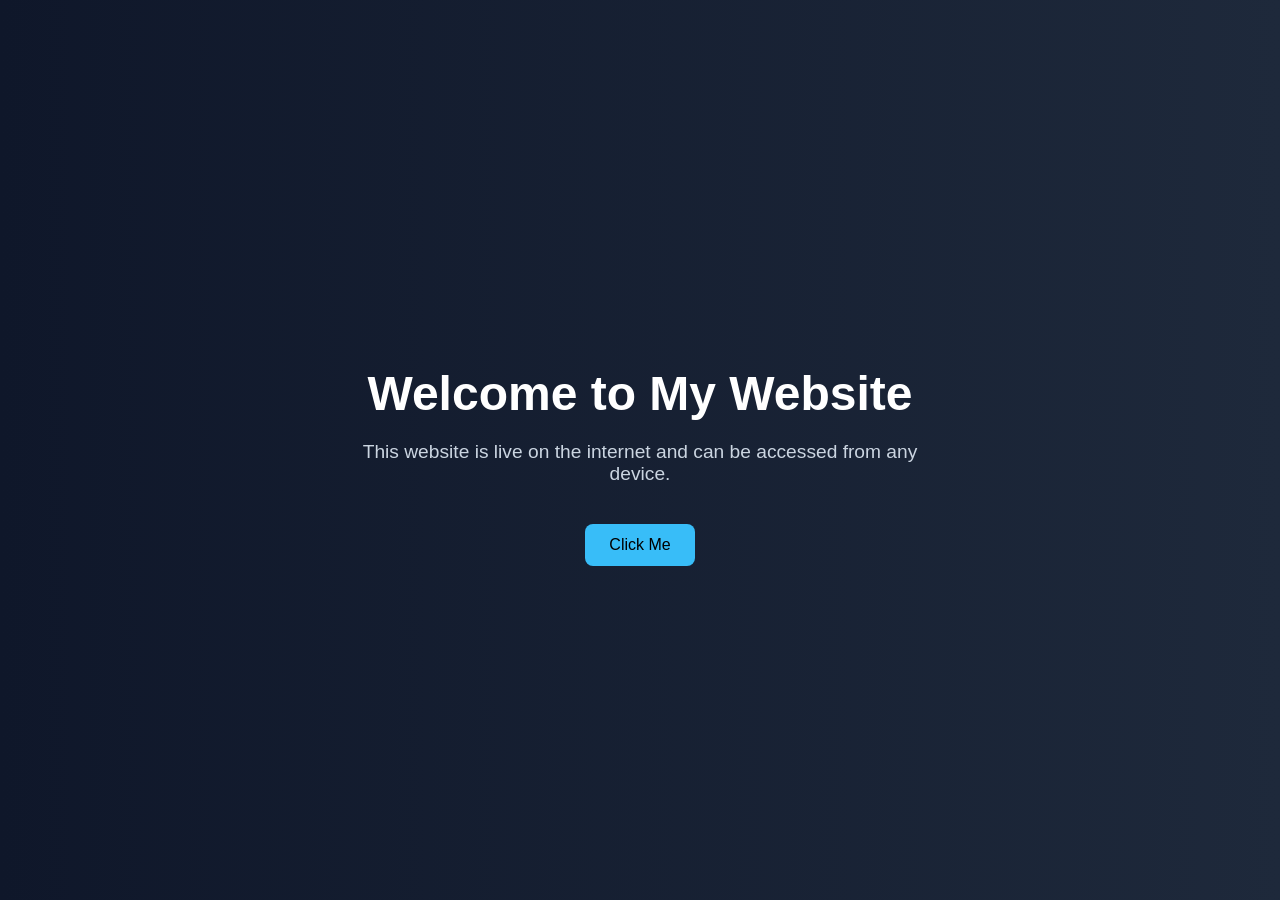
==== index.html @ f93a55b3 "Add files via upload" ====
<!DOCTYPE html>
<html lang="en">
<head>
  <meta charset="UTF-8" />
  <meta name="viewport" content="width=device-width, initial-scale=1.0" />
  <title>My Simple Website</title>
  <style>
    body {
      margin: 0;
      font-family: Arial, sans-serif;
      background: linear-gradient(to right, #0f172a, #1e293b);
      color: white;
      display: flex;
      justify-content: center;
      align-items: center;
      height: 100vh;
      text-align: center;
    }

    .container {
      max-width: 600px;
      padding: 20px;
    }

    h1 {
      font-size: 3rem;
      margin-bottom: 10px;
    }

    p {
      font-size: 1.2rem;
      color: #cbd5e1;
    }

    button {
      margin-top: 20px;
      padding: 12px 24px;
      border: none;
      border-radius: 8px;
      background: #38bdf8;
      color: black;
      font-size: 1rem;
      cursor: pointer;
      transition: 0.3s;
    }

    button:hover {
      background: #0ea5e9;
      transform: scale(1.05);
    }
  </style>
</head>
<body>
  <div class="container">
    <h1>Welcome to My Website</h1>
    <p>This website is live on the internet and can be accessed from any device.</p>
    <button onclick="showMessage()">Click Me</button>
  </div>

  <script>
</html>
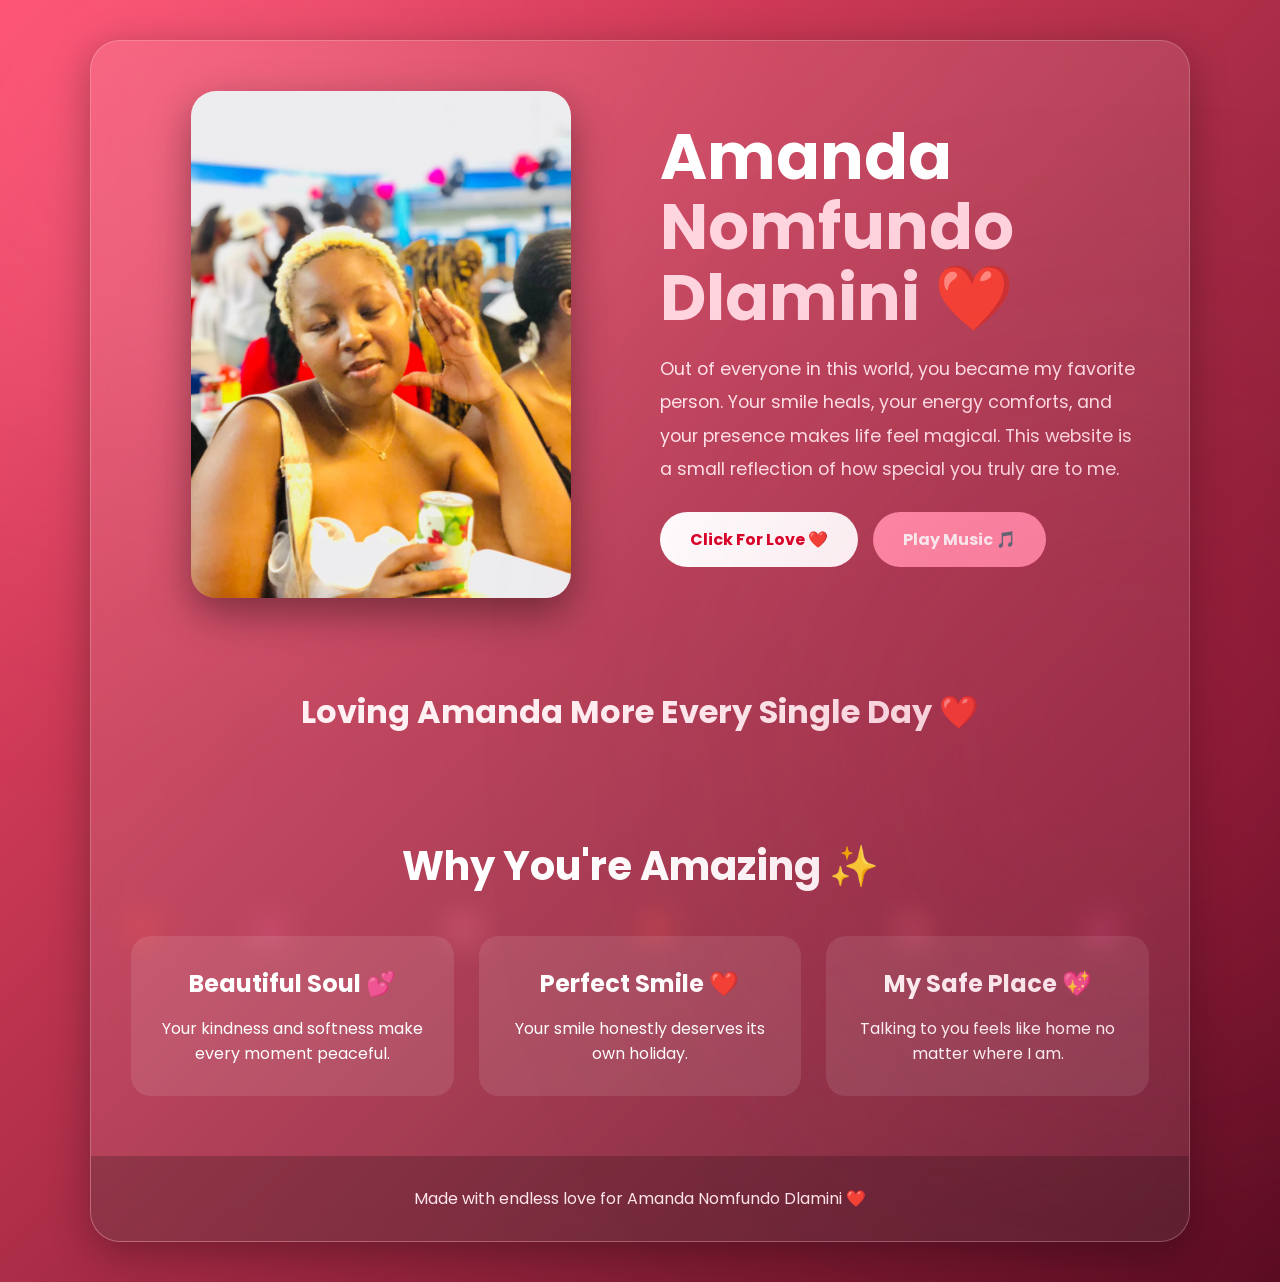
==== commit c21e8f92: "Add files via upload" ====
--- a/index.html
+++ b/index.html
@@ -2,60 +2,377 @@
 <html lang="en">
 <head>
   <meta charset="UTF-8" />
-  <meta name="viewport" content="width=device-width, initial-scale=1.0" />
-  <title>My Simple Website</title>
+  <meta name="viewport" content="width=device-width, initial-scale=1.0"/>
+  <title>Amanda Nomfundo Dlamini ❤️</title>
+
+  <link href="https://fonts.googleapis.com/css2?family=Poppins:wght@300;400;600;700&display=swap" rel="stylesheet">
+
   <style>
-    body {
-      margin: 0;
-      font-family: Arial, sans-serif;
-      background: linear-gradient(to right, #0f172a, #1e293b);
-      color: white;
-      display: flex;
-      justify-content: center;
-      align-items: center;
-      height: 100vh;
-      text-align: center;
-    }
-
-    .container {
-      max-width: 600px;
-      padding: 20px;
-    }
-
-    h1 {
-      font-size: 3rem;
-      margin-bottom: 10px;
-    }
-
-    p {
-      font-size: 1.2rem;
-      color: #cbd5e1;
-    }
-
-    button {
-      margin-top: 20px;
-      padding: 12px 24px;
-      border: none;
-      border-radius: 8px;
-      background: #38bdf8;
-      color: black;
-      font-size: 1rem;
-      cursor: pointer;
-      transition: 0.3s;
-    }
-
-    button:hover {
-      background: #0ea5e9;
-      transform: scale(1.05);
-    }
+
+    *{
+      margin:0;
+      padding:0;
+      box-sizing:border-box;
+      font-family:'Poppins',sans-serif;
+    }
+
+    body{
+      background: linear-gradient(135deg,#ff4d6d,#590d22);
+      overflow-x:hidden;
+      color:white;
+    }
+
+    body::before{
+      content:'';
+      position:fixed;
+      width:500px;
+      height:500px;
+      background:#ff8fab;
+      border-radius:50%;
+      filter:blur(180px);
+      top:-100px;
+      left:-100px;
+      opacity:0.4;
+    }
+
+    body::after{
+      content:'';
+      position:fixed;
+      width:500px;
+      height:500px;
+      background:#c9184a;
+      border-radius:50%;
+      filter:blur(180px);
+      bottom:-100px;
+      right:-100px;
+      opacity:0.4;
+    }
+
+    .container{
+      width:100%;
+      min-height:100vh;
+      display:flex;
+      justify-content:center;
+      align-items:center;
+      padding:40px 20px;
+    }
+
+    .card{
+      width:100%;
+      max-width:1100px;
+      background:rgba(255,255,255,0.1);
+      border:1px solid rgba(255,255,255,0.2);
+      backdrop-filter:blur(15px);
+      border-radius:30px;
+      overflow:hidden;
+      box-shadow:0 10px 40px rgba(0,0,0,0.3);
+      animation:fadeIn 1.5s ease;
+    }
+
+    .hero{
+      display:flex;
+      flex-wrap:wrap;
+      align-items:center;
+      justify-content:center;
+      padding:50px;
+      gap:40px;
+    }
+
+    .image-box{
+      flex:1;
+      min-width:300px;
+      display:flex;
+      justify-content:center;
+    }
+
+    .image-box img{
+      width:100%;
+      max-width:380px;
+      border-radius:25px;
+      object-fit:cover;
+      box-shadow:0 15px 40px rgba(0,0,0,0.4);
+      transition:0.4s;
+    }
+
+    .image-box img:hover{
+      transform:scale(1.03);
+    }
+
+    .content{
+      flex:1;
+      min-width:300px;
+    }
+
+    .content h1{
+      font-size:4rem;
+      line-height:1.1;
+      margin-bottom:20px;
+    }
+
+    .content span{
+      color:#ffd6e0;
+    }
+
+    .content p{
+      font-size:1.1rem;
+      line-height:1.9;
+      color:#ffe5ec;
+      margin-bottom:25px;
+    }
+
+    .btns{
+      display:flex;
+      gap:15px;
+      flex-wrap:wrap;
+    }
+
+    button{
+      padding:15px 30px;
+      border:none;
+      border-radius:50px;
+      font-size:1rem;
+      font-weight:bold;
+      cursor:pointer;
+      transition:0.3s;
+    }
+
+    .love-btn{
+      background:white;
+      color:#d90429;
+    }
+
+    .love-btn:hover{
+      transform:translateY(-4px);
+      background:#ffe5ec;
+    }
+
+    .music-btn{
+      background:#ff8fab;
+      color:white;
+    }
+
+    .music-btn:hover{
+      transform:translateY(-4px);
+    }
+
+    .section{
+      padding:60px 40px;
+    }
+
+    .section-title{
+      text-align:center;
+      margin-bottom:40px;
+      font-size:2.5rem;
+    }
+
+    .grid{
+      display:grid;
+      grid-template-columns:repeat(auto-fit,minmax(250px,1fr));
+      gap:25px;
+    }
+
+    .glass{
+      background:rgba(255,255,255,0.1);
+      padding:30px;
+      border-radius:20px;
+      transition:0.4s;
+      text-align:center;
+    }
+
+    .glass:hover{
+      transform:translateY(-8px);
+      background:rgba(255,255,255,0.18);
+    }
+
+    .glass h2{
+      margin-bottom:15px;
+      color:#fff;
+    }
+
+    .counter{
+      text-align:center;
+      padding:40px;
+      font-size:2rem;
+      font-weight:bold;
+      color:#fff0f3;
+    }
+
+    footer{
+      text-align:center;
+      padding:30px;
+      background:rgba(0,0,0,0.2);
+      color:#ffe5ec;
+    }
+
+    .hearts span{
+      position:fixed;
+      bottom:-50px;
+      animation:float 10s linear infinite;
+      font-size:25px;
+      opacity:0.7;
+    }
+
+    @keyframes float{
+      0%{
+        transform:translateY(0) rotate(0deg);
+        opacity:1;
+      }
+
+      100%{
+        transform:translateY(-120vh) rotate(360deg);
+        opacity:0;
+      }
+    }
+
+    @keyframes fadeIn{
+      from{
+        opacity:0;
+        transform:translateY(40px);
+      }
+
+      to{
+        opacity:1;
+        transform:translateY(0);
+      }
+    }
+
+    @media(max-width:768px){
+
+      .hero{
+        padding:30px 20px;
+      }
+
+      .content h1{
+        font-size:2.5rem;
+        text-align:center;
+      }
+
+      .content p{
+        text-align:center;
+      }
+
+      .btns{
+        justify-content:center;
+      }
+
+      .section{
+        padding:50px 20px;
+      }
+
+    }
+
   </style>
 </head>
+
 <body>
-  <div class="container">
-    <h1>Welcome to My Website</h1>
-    <p>This website is live on the internet and can be accessed from any device.</p>
-    <button onclick="showMessage()">Click Me</button>
+
+<div class="hearts">
+  <span style="left:10%; animation-delay:0s;">❤️</span>
+  <span style="left:20%; animation-delay:2s;">💕</span>
+  <span style="left:35%; animation-delay:4s;">💖</span>
+  <span style="left:50%; animation-delay:1s;">❤️</span>
+  <span style="left:70%; animation-delay:5s;">💘</span>
+  <span style="left:85%; animation-delay:3s;">💕</span>
+</div>
+
+<div class="container">
+
+  <div class="card">
+
+    <div class="hero">
+
+      <div class="image-box">
+        <img src="amanda.jpeg" alt="Amanda">
+      </div>
+
+      <div class="content">
+
+        <h1>
+          Amanda <br>
+          <span>Nomfundo Dlamini ❤️</span>
+        </h1>
+
+        <p>
+          Out of everyone in this world, you became my favorite person.
+          Your smile heals, your energy comforts, and your presence
+          makes life feel magical. This website is a small reflection
+          of how special you truly are to me.
+        </p>
+
+        <div class="btns">
+          <button class="love-btn" onclick="showLove()">
+            Click For Love ❤️
+          </button>
+
+          <button class="music-btn" onclick="playMusic()">
+            Play Music 🎵
+          </button>
+        </div>
+
+      </div>
+
+    </div>
+
+    <div class="counter">
+      Loving Amanda More Every Single Day ❤️
+    </div>
+
+    <section class="section">
+
+      <h1 class="section-title">
+        Why You're Amazing ✨
+      </h1>
+
+      <div class="grid">
+
+        <div class="glass">
+          <h2>Beautiful Soul 💕</h2>
+          <p>
+            Your kindness and softness make every moment peaceful.
+          </p>
+        </div>
+
+        <div class="glass">
+          <h2>Perfect Smile ❤️</h2>
+          <p>
+            Your smile honestly deserves its own holiday.
+          </p>
+        </div>
+
+        <div class="glass">
+          <h2>My Safe Place 💖</h2>
+          <p>
+            Talking to you feels like home no matter where I am.
+          </p>
+        </div>
+
+      </div>
+
+    </section>
+
+    <footer>
+      Made with endless love for Amanda Nomfundo Dlamini ❤️
+    </footer>
+
   </div>
 
-  <script>
+</div>
+
+<audio id="song">
+  <source src="https://www.soundhelix.com/examples/mp3/SoundHelix-Song-1.mp3" type="audio/mpeg">
+</audio>
+
+<script>
+
+function showLove(){
+  alert("Amanda ❤️ You are genuinely the best thing that has ever happened to me.");
+}
+
+function playMusic(){
+  document.getElementById('song').play();
+}
+
+</script>
+
+</body>
 </html>
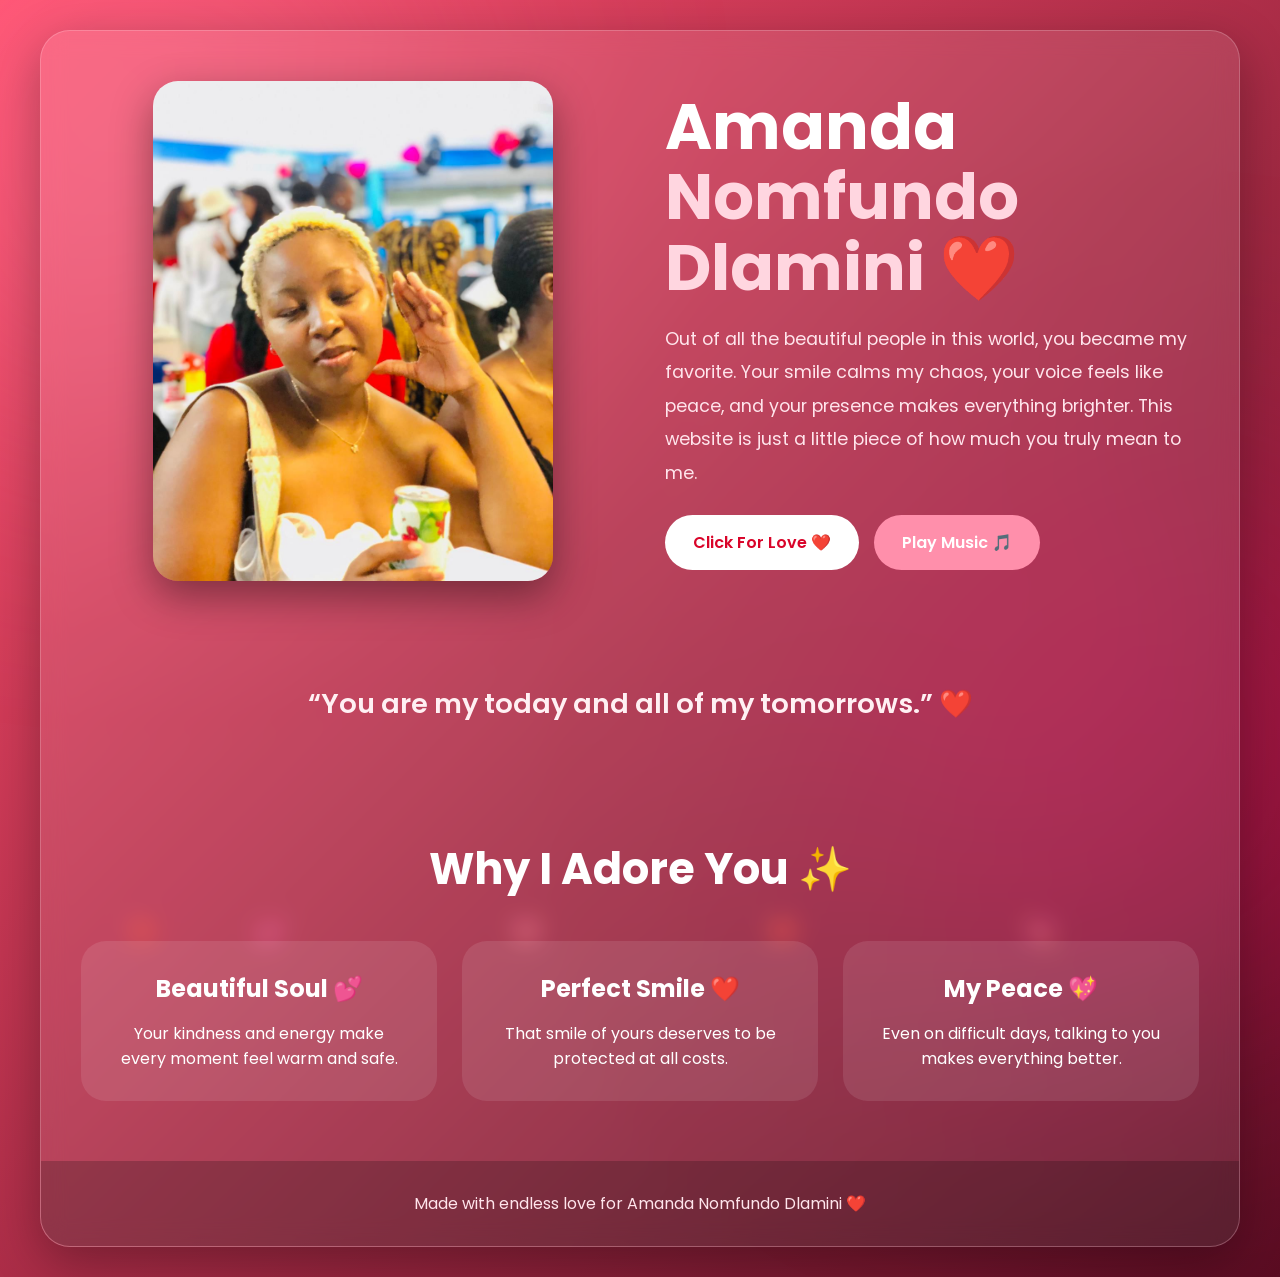
==== commit c160cc7a: "Add files via upload" ====
--- a/index.html
+++ b/index.html
@@ -1,375 +1,390 @@
 <!DOCTYPE html>
 <html lang="en">
 <head>
-  <meta charset="UTF-8" />
-  <meta name="viewport" content="width=device-width, initial-scale=1.0"/>
-  <title>Amanda Nomfundo Dlamini ❤️</title>
-
-  <link href="https://fonts.googleapis.com/css2?family=Poppins:wght@300;400;600;700&display=swap" rel="stylesheet">
-
-  <style>
-
-    *{
-      margin:0;
-      padding:0;
-      box-sizing:border-box;
-      font-family:'Poppins',sans-serif;
-    }
-
-    body{
-      background: linear-gradient(135deg,#ff4d6d,#590d22);
-      overflow-x:hidden;
-      color:white;
-    }
-
-    body::before{
-      content:'';
-      position:fixed;
-      width:500px;
-      height:500px;
-      background:#ff8fab;
-      border-radius:50%;
-      filter:blur(180px);
-      top:-100px;
-      left:-100px;
-      opacity:0.4;
-    }
-
-    body::after{
-      content:'';
-      position:fixed;
-      width:500px;
-      height:500px;
-      background:#c9184a;
-      border-radius:50%;
-      filter:blur(180px);
-      bottom:-100px;
-      right:-100px;
-      opacity:0.4;
-    }
-
-    .container{
-      width:100%;
-      min-height:100vh;
-      display:flex;
-      justify-content:center;
-      align-items:center;
-      padding:40px 20px;
-    }
-
-    .card{
-      width:100%;
-      max-width:1100px;
-      background:rgba(255,255,255,0.1);
-      border:1px solid rgba(255,255,255,0.2);
-      backdrop-filter:blur(15px);
-      border-radius:30px;
-      overflow:hidden;
-      box-shadow:0 10px 40px rgba(0,0,0,0.3);
-      animation:fadeIn 1.5s ease;
-    }
-
-    .hero{
-      display:flex;
-      flex-wrap:wrap;
-      align-items:center;
-      justify-content:center;
-      padding:50px;
-      gap:40px;
-    }
-
-    .image-box{
-      flex:1;
-      min-width:300px;
-      display:flex;
-      justify-content:center;
-    }
-
-    .image-box img{
-      width:100%;
-      max-width:380px;
-      border-radius:25px;
-      object-fit:cover;
-      box-shadow:0 15px 40px rgba(0,0,0,0.4);
-      transition:0.4s;
-    }
-
-    .image-box img:hover{
-      transform:scale(1.03);
-    }
-
-    .content{
-      flex:1;
-      min-width:300px;
-    }
-
-    .content h1{
-      font-size:4rem;
-      line-height:1.1;
-      margin-bottom:20px;
-    }
-
-    .content span{
-      color:#ffd6e0;
-    }
-
-    .content p{
-      font-size:1.1rem;
-      line-height:1.9;
-      color:#ffe5ec;
-      margin-bottom:25px;
-    }
-
-    .btns{
-      display:flex;
-      gap:15px;
-      flex-wrap:wrap;
-    }
-
-    button{
-      padding:15px 30px;
-      border:none;
-      border-radius:50px;
-      font-size:1rem;
-      font-weight:bold;
-      cursor:pointer;
-      transition:0.3s;
-    }
-
-    .love-btn{
-      background:white;
-      color:#d90429;
-    }
-
-    .love-btn:hover{
-      transform:translateY(-4px);
-      background:#ffe5ec;
-    }
-
-    .music-btn{
-      background:#ff8fab;
-      color:white;
-    }
-
-    .music-btn:hover{
-      transform:translateY(-4px);
-    }
-
-    .section{
-      padding:60px 40px;
-    }
-
-    .section-title{
-      text-align:center;
-      margin-bottom:40px;
-      font-size:2.5rem;
-    }
-
-    .grid{
-      display:grid;
-      grid-template-columns:repeat(auto-fit,minmax(250px,1fr));
-      gap:25px;
-    }
-
-    .glass{
-      background:rgba(255,255,255,0.1);
-      padding:30px;
-      border-radius:20px;
-      transition:0.4s;
-      text-align:center;
-    }
-
-    .glass:hover{
-      transform:translateY(-8px);
-      background:rgba(255,255,255,0.18);
-    }
-
-    .glass h2{
-      margin-bottom:15px;
-      color:#fff;
-    }
-
-    .counter{
-      text-align:center;
-      padding:40px;
-      font-size:2rem;
-      font-weight:bold;
-      color:#fff0f3;
-    }
-
-    footer{
-      text-align:center;
-      padding:30px;
-      background:rgba(0,0,0,0.2);
-      color:#ffe5ec;
-    }
-
-    .hearts span{
-      position:fixed;
-      bottom:-50px;
-      animation:float 10s linear infinite;
-      font-size:25px;
-      opacity:0.7;
-    }
-
-    @keyframes float{
-      0%{
-        transform:translateY(0) rotate(0deg);
-        opacity:1;
-      }
-
-      100%{
-        transform:translateY(-120vh) rotate(360deg);
-        opacity:0;
-      }
-    }
-
-    @keyframes fadeIn{
-      from{
-        opacity:0;
-        transform:translateY(40px);
-      }
-
-      to{
-        opacity:1;
-        transform:translateY(0);
-      }
-    }
-
-    @media(max-width:768px){
-
-      .hero{
-        padding:30px 20px;
-      }
-
-      .content h1{
-        font-size:2.5rem;
-        text-align:center;
-      }
-
-      .content p{
-        text-align:center;
-      }
-
-      .btns{
-        justify-content:center;
-      }
-
-      .section{
-        padding:50px 20px;
-      }
-
-    }
-
-  </style>
+<meta charset="UTF-8">
+<meta name="viewport" content="width=device-width, initial-scale=1.0">
+
+<title>Amanda Nomfundo Dlamini ❤️</title>
+
+<link href="https://fonts.googleapis.com/css2?family=Poppins:wght@300;400;600;700&display=swap" rel="stylesheet">
+
+<style>
+
+*{
+margin:0;
+padding:0;
+box-sizing:border-box;
+font-family:'Poppins',sans-serif;
+}
+
+body{
+background:linear-gradient(135deg,#ff4d6d,#590d22);
+overflow-x:hidden;
+color:white;
+min-height:100vh;
+position:relative;
+}
+
+body::before{
+content:'';
+position:fixed;
+width:500px;
+height:500px;
+background:#ff8fab;
+border-radius:50%;
+filter:blur(150px);
+top:-100px;
+left:-100px;
+opacity:0.4;
+z-index:-1;
+}
+
+body::after{
+content:'';
+position:fixed;
+width:500px;
+height:500px;
+background:#ff006e;
+border-radius:50%;
+filter:blur(150px);
+bottom:-100px;
+right:-100px;
+opacity:0.4;
+z-index:-1;
+}
+
+.container{
+padding:30px;
+display:flex;
+justify-content:center;
+align-items:center;
+min-height:100vh;
+}
+
+.main-card{
+width:100%;
+max-width:1200px;
+background:rgba(255,255,255,0.1);
+backdrop-filter:blur(12px);
+border-radius:30px;
+overflow:hidden;
+box-shadow:0 15px 50px rgba(0,0,0,0.3);
+border:1px solid rgba(255,255,255,0.2);
+animation:fadeIn 1.5s ease;
+}
+
+.hero{
+display:flex;
+align-items:center;
+justify-content:center;
+flex-wrap:wrap;
+padding:50px;
+gap:50px;
+}
+
+.image-section{
+flex:1;
+display:flex;
+justify-content:center;
+min-width:300px;
+}
+
+.image-section img{
+width:100%;
+max-width:400px;
+height:500px;
+object-fit:cover;
+border-radius:25px;
+box-shadow:0 15px 40px rgba(0,0,0,0.4);
+transition:0.4s;
+}
+
+.image-section img:hover{
+transform:scale(1.03);
+}
+
+.text-section{
+flex:1;
+min-width:300px;
+}
+
+.text-section h1{
+font-size:4rem;
+line-height:1.1;
+margin-bottom:20px;
+}
+
+.text-section span{
+color:#ffd6e0;
+}
+
+.text-section p{
+font-size:1.1rem;
+line-height:1.9;
+color:#ffe5ec;
+margin-bottom:25px;
+}
+
+.buttons{
+display:flex;
+gap:15px;
+flex-wrap:wrap;
+}
+
+button{
+padding:15px 28px;
+border:none;
+border-radius:50px;
+cursor:pointer;
+font-size:1rem;
+font-weight:600;
+transition:0.3s;
+}
+
+.love-btn{
+background:white;
+color:#d90429;
+}
+
+.music-btn{
+background:#ff8fab;
+color:white;
+}
+
+button:hover{
+transform:translateY(-5px);
+}
+
+.section{
+padding:60px 40px;
+}
+
+.title{
+text-align:center;
+font-size:2.7rem;
+margin-bottom:40px;
+}
+
+.grid{
+display:grid;
+grid-template-columns:repeat(auto-fit,minmax(250px,1fr));
+gap:25px;
+}
+
+.card{
+background:rgba(255,255,255,0.1);
+padding:30px;
+border-radius:25px;
+transition:0.4s;
+text-align:center;
+}
+
+.card:hover{
+transform:translateY(-8px);
+background:rgba(255,255,255,0.18);
+}
+
+.card h2{
+margin-bottom:15px;
+}
+
+.quote{
+text-align:center;
+padding:50px 30px;
+font-size:1.7rem;
+font-weight:600;
+line-height:1.7;
+color:#fff0f3;
+}
+
+footer{
+text-align:center;
+padding:30px;
+background:rgba(0,0,0,0.2);
+font-size:1rem;
+color:#ffe5ec;
+}
+
+.hearts span{
+position:fixed;
+bottom:-50px;
+font-size:24px;
+animation:float 10s linear infinite;
+opacity:0.7;
+}
+
+@keyframes float{
+0%{
+transform:translateY(0) rotate(0deg);
+opacity:1;
+}
+
+100%{
+transform:translateY(-120vh) rotate(360deg);
+opacity:0;
+}
+}
+
+@keyframes fadeIn{
+from{
+opacity:0;
+transform:translateY(30px);
+}
+
+to{
+opacity:1;
+transform:translateY(0);
+}
+}
+
+@media(max-width:768px){
+
+.hero{
+padding:30px 20px;
+}
+
+.text-section h1{
+font-size:2.5rem;
+text-align:center;
+}
+
+.text-section p{
+text-align:center;
+}
+
+.buttons{
+justify-content:center;
+}
+
+.section{
+padding:50px 20px;
+}
+
+.title{
+font-size:2rem;
+}
+
+.quote{
+font-size:1.3rem;
+}
+
+}
+
+</style>
 </head>
 
 <body>
 
 <div class="hearts">
-  <span style="left:10%; animation-delay:0s;">❤️</span>
-  <span style="left:20%; animation-delay:2s;">💕</span>
-  <span style="left:35%; animation-delay:4s;">💖</span>
-  <span style="left:50%; animation-delay:1s;">❤️</span>
-  <span style="left:70%; animation-delay:5s;">💘</span>
-  <span style="left:85%; animation-delay:3s;">💕</span>
+<span style="left:10%;animation-delay:0s;">❤️</span>
+<span style="left:20%;animation-delay:2s;">💕</span>
+<span style="left:40%;animation-delay:4s;">💖</span>
+<span style="left:60%;animation-delay:1s;">❤️</span>
+<span style="left:80%;animation-delay:3s;">💘</span>
 </div>
 
 <div class="container">
 
-  <div class="card">
-
-    <div class="hero">
-
-      <div class="image-box">
-        <img src="amanda.jpeg" alt="Amanda">
-      </div>
-
-      <div class="content">
-
-        <h1>
-          Amanda <br>
-          <span>Nomfundo Dlamini ❤️</span>
-        </h1>
-
-        <p>
-          Out of everyone in this world, you became my favorite person.
-          Your smile heals, your energy comforts, and your presence
-          makes life feel magical. This website is a small reflection
-          of how special you truly are to me.
-        </p>
-
-        <div class="btns">
-          <button class="love-btn" onclick="showLove()">
-            Click For Love ❤️
-          </button>
-
-          <button class="music-btn" onclick="playMusic()">
-            Play Music 🎵
-          </button>
-        </div>
-
-      </div>
-
-    </div>
-
-    <div class="counter">
-      Loving Amanda More Every Single Day ❤️
-    </div>
-
-    <section class="section">
-
-      <h1 class="section-title">
-        Why You're Amazing ✨
-      </h1>
-
-      <div class="grid">
-
-        <div class="glass">
-          <h2>Beautiful Soul 💕</h2>
-          <p>
-            Your kindness and softness make every moment peaceful.
-          </p>
-        </div>
-
-        <div class="glass">
-          <h2>Perfect Smile ❤️</h2>
-          <p>
-            Your smile honestly deserves its own holiday.
-          </p>
-        </div>
-
-        <div class="glass">
-          <h2>My Safe Place 💖</h2>
-          <p>
-            Talking to you feels like home no matter where I am.
-          </p>
-        </div>
-
-      </div>
-
-    </section>
-
-    <footer>
-      Made with endless love for Amanda Nomfundo Dlamini ❤️
-    </footer>
-
-  </div>
+<div class="main-card">
+
+<div class="hero">
+
+<div class="image-section">
+<img src="amanda.jpeg" alt="Amanda">
+</div>
+
+<div class="text-section">
+
+<h1>
+Amanda <br>
+<span>Nomfundo Dlamini ❤️</span>
+</h1>
+
+<p>
+Out of all the beautiful people in this world,
+you became my favorite. Your smile calms my chaos,
+your voice feels like peace, and your presence makes
+everything brighter. This website is just a little
+piece of how much you truly mean to me.
+</p>
+
+<div class="buttons">
+
+<button class="love-btn" onclick="showLove()">
+Click For Love ❤️
+</button>
+
+<button class="music-btn" onclick="playMusic()">
+Play Music 🎵
+</button>
+
+</div>
+
+</div>
+
+</div>
+
+<div class="quote">
+“You are my today and all of my tomorrows.” ❤️
+</div>
+
+<section class="section">
+
+<h1 class="title">
+Why I Adore You ✨
+</h1>
+
+<div class="grid">
+
+<div class="card">
+<h2>Beautiful Soul 💕</h2>
+<p>
+Your kindness and energy make every moment feel warm and safe.
+</p>
+</div>
+
+<div class="card">
+<h2>Perfect Smile ❤️</h2>
+<p>
+That smile of yours deserves to be protected at all costs.
+</p>
+</div>
+
+<div class="card">
+<h2>My Peace 💖</h2>
+<p>
+Even on difficult days, talking to you makes everything better.
+</p>
+</div>
+
+</div>
+
+</section>
+
+<footer>
+Made with endless love for Amanda Nomfundo Dlamini ❤️
+</footer>
+
+</div>
 
 </div>
 
 <audio id="song">
-  <source src="https://www.soundhelix.com/examples/mp3/SoundHelix-Song-1.mp3" type="audio/mpeg">
+<source src="https://cdn.pixabay.com/download/audio/2022/03/15/audio_c8c8a73467.mp3?filename=romantic-love-11786.mp3" type="audio/mpeg">
 </audio>
 
 <script>
 
 function showLove(){
-  alert("Amanda ❤️ You are genuinely the best thing that has ever happened to me.");
+alert("Amanda ❤️ You are genuinely the best thing that has ever happened to me.");
 }
 
 function playMusic(){
-  document.getElementById('song').play();
+
+let song = document.getElementById("song");
+
+song.play();
+
 }
 
 </script>
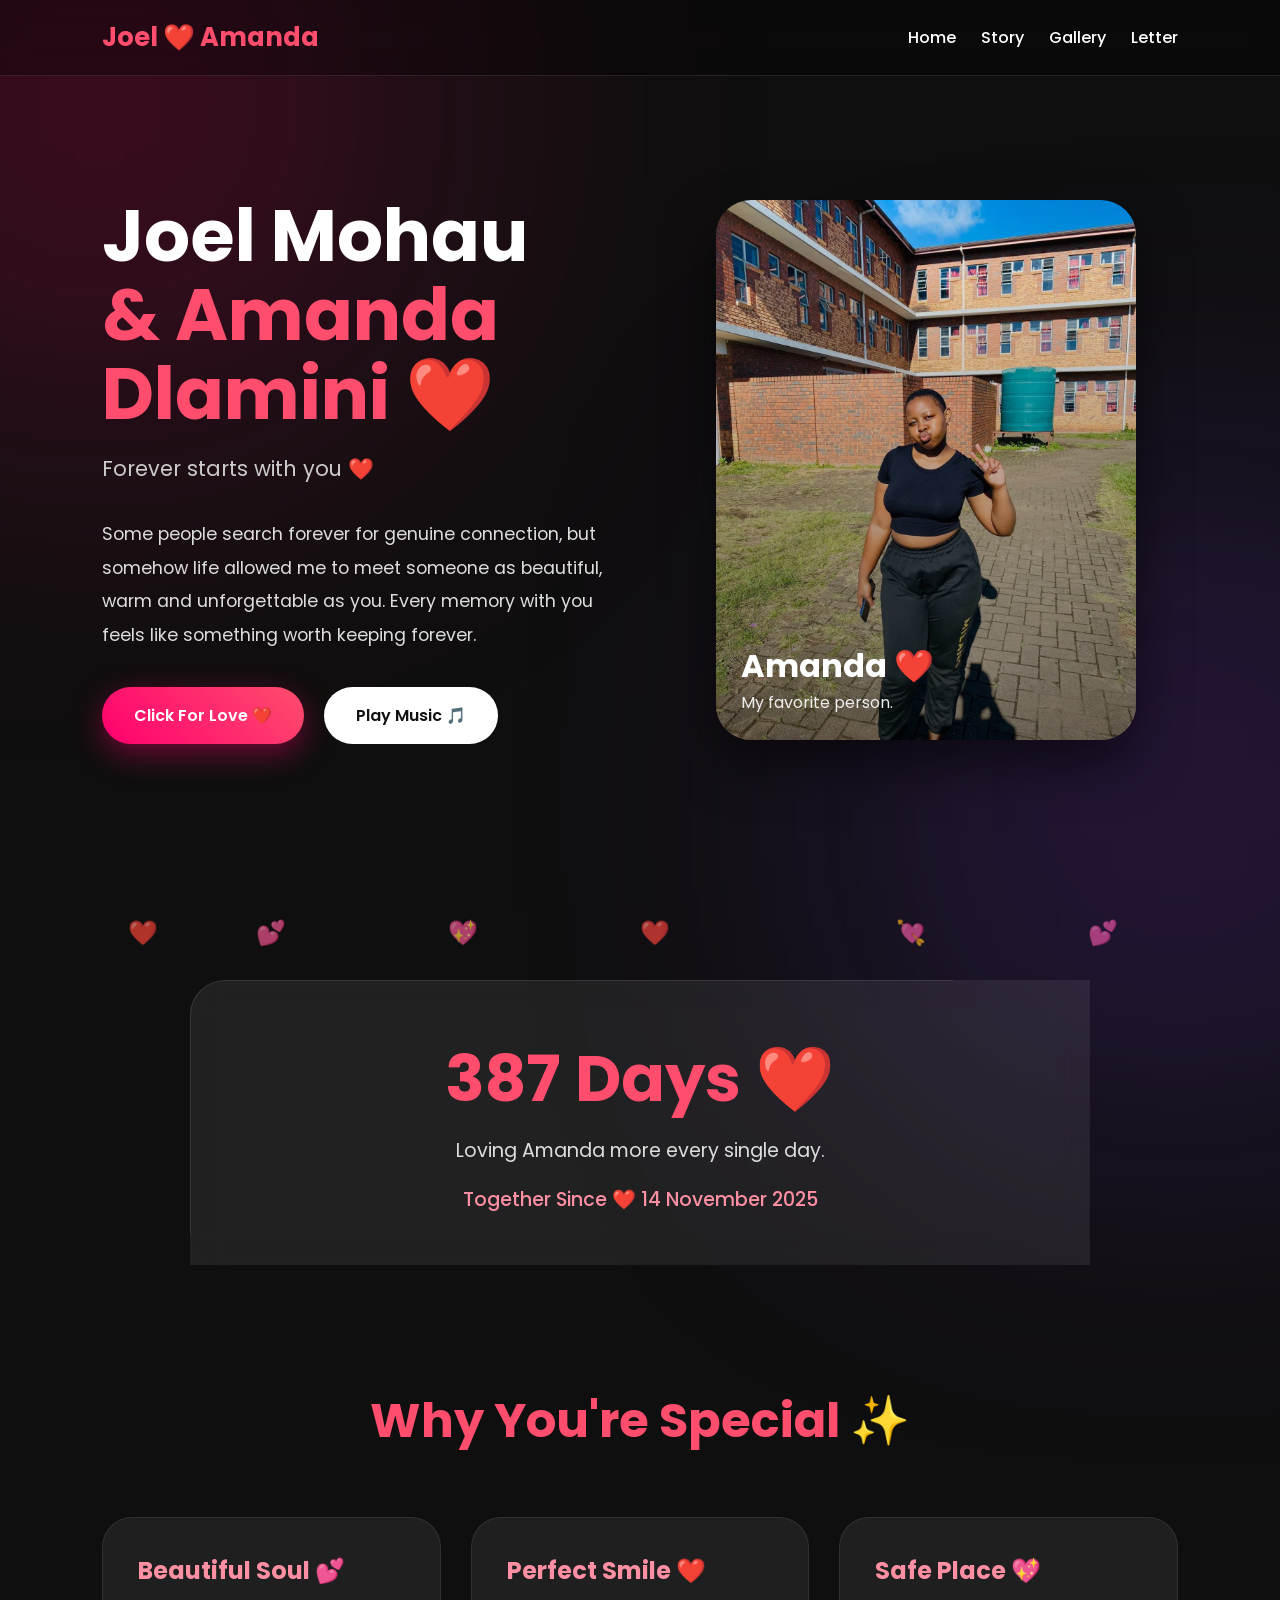
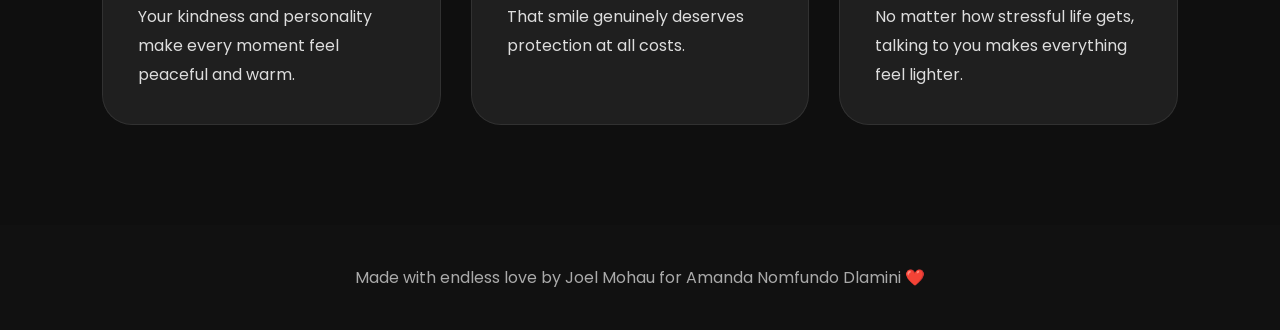
==== commit fb1b297b: "Add files via upload" ====
--- a/index.html
+++ b/index.html
@@ -1,12 +1,13 @@
 <!DOCTYPE html>
 <html lang="en">
 <head>
+
 <meta charset="UTF-8">
 <meta name="viewport" content="width=device-width, initial-scale=1.0">
 
-<title>Amanda Nomfundo Dlamini ❤️</title>
-
-<link href="https://fonts.googleapis.com/css2?family=Poppins:wght@300;400;600;700&display=swap" rel="stylesheet">
+<title>Joel ❤️ Amanda</title>
+
+<link href="https://fonts.googleapis.com/css2?family=Poppins:wght@300;400;500;600;700&display=swap" rel="stylesheet">
 
 <style>
 
@@ -15,27 +16,27 @@
 padding:0;
 box-sizing:border-box;
 font-family:'Poppins',sans-serif;
+scroll-behavior:smooth;
 }
 
 body{
-background:linear-gradient(135deg,#ff4d6d,#590d22);
+background:#0f0f0f;
 overflow-x:hidden;
 color:white;
-min-height:100vh;
-position:relative;
-}
+}
+
+/* BACKGROUND GLOW */
 
 body::before{
 content:'';
 position:fixed;
 width:500px;
 height:500px;
-background:#ff8fab;
-border-radius:50%;
-filter:blur(150px);
-top:-100px;
-left:-100px;
-opacity:0.4;
+background:#ff006e;
+filter:blur(180px);
+top:-150px;
+left:-150px;
+opacity:0.3;
 z-index:-1;
 }
 
@@ -44,95 +45,107 @@
 position:fixed;
 width:500px;
 height:500px;
-background:#ff006e;
-border-radius:50%;
-filter:blur(150px);
-bottom:-100px;
-right:-100px;
-opacity:0.4;
+background:#8338ec;
+filter:blur(180px);
+bottom:-150px;
+right:-150px;
+opacity:0.3;
 z-index:-1;
 }
 
-.container{
-padding:30px;
+/* NAVBAR */
+
+nav{
+position:fixed;
+top:0;
+left:0;
+width:100%;
+padding:18px 8%;
+display:flex;
+justify-content:space-between;
+align-items:center;
+background:rgba(0,0,0,0.3);
+backdrop-filter:blur(15px);
+z-index:1000;
+border-bottom:1px solid rgba(255,255,255,0.1);
+}
+
+.logo{
+font-size:1.6rem;
+font-weight:700;
+color:#ff4d6d;
+}
+
+nav ul{
+display:flex;
+gap:25px;
+list-style:none;
+}
+
+nav ul li a{
+text-decoration:none;
+color:white;
+font-weight:500;
+transition:0.3s;
+}
+
+nav ul li a:hover{
+color:#ff4d6d;
+}
+
+/* HERO */
+
+.hero{
+min-height:100vh;
 display:flex;
 justify-content:center;
 align-items:center;
-min-height:100vh;
-}
-
-.main-card{
-width:100%;
-max-width:1200px;
-background:rgba(255,255,255,0.1);
-backdrop-filter:blur(12px);
-border-radius:30px;
-overflow:hidden;
-box-shadow:0 15px 50px rgba(0,0,0,0.3);
-border:1px solid rgba(255,255,255,0.2);
+padding:120px 8% 80px;
+gap:70px;
+flex-wrap:wrap;
+}
+
+.hero-left{
+flex:1;
+min-width:320px;
 animation:fadeIn 1.5s ease;
 }
 
-.hero{
-display:flex;
-align-items:center;
-justify-content:center;
-flex-wrap:wrap;
-padding:50px;
-gap:50px;
-}
-
-.image-section{
-flex:1;
-display:flex;
-justify-content:center;
-min-width:300px;
-}
-
-.image-section img{
-width:100%;
-max-width:400px;
-height:500px;
-object-fit:cover;
-border-radius:25px;
-box-shadow:0 15px 40px rgba(0,0,0,0.4);
-transition:0.4s;
-}
-
-.image-section img:hover{
-transform:scale(1.03);
-}
-
-.text-section{
-flex:1;
-min-width:300px;
-}
-
-.text-section h1{
-font-size:4rem;
+.hero-left h1{
+font-size:4.5rem;
 line-height:1.1;
 margin-bottom:20px;
 }
 
-.text-section span{
-color:#ffd6e0;
-}
-
-.text-section p{
+.hero-left span{
+color:#ff4d6d;
+}
+
+.typing{
+font-size:1.3rem;
+color:#ccc;
+margin-bottom:25px;
+min-height:40px;
+}
+
+.hero-left p{
 font-size:1.1rem;
 line-height:1.9;
-color:#ffe5ec;
-margin-bottom:25px;
-}
+color:#ddd;
+max-width:650px;
+margin-bottom:35px;
+}
+
+/* BUTTONS */
 
 .buttons{
 display:flex;
-gap:15px;
+gap:20px;
 flex-wrap:wrap;
 }
 
-button{
-padding:15px 28px;
+.btn{
+padding:16px 32px;
 border:none;
 border-radius:50px;
 cursor:pointer;
@@ -141,69 +154,166 @@
 transition:0.3s;
 }
 
-.love-btn{
+.primary{
+background:linear-gradient(45deg,#ff006e,#ff4d6d);
+color:white;
+box-shadow:0 10px 30px rgba(255,0,110,0.4);
+}
+
+.secondary{
 background:white;
-color:#d90429;
-}
-
-.music-btn{
-background:#ff8fab;
-color:white;
-}
-
-button:hover{
-transform:translateY(-5px);
-}
-
-.section{
-padding:60px 40px;
+color:#111;
+}
+
+.btn:hover{
+transform:translateY(-6px) scale(1.03);
+}
+
+/* IMAGE */
+
+.hero-right{
+flex:1;
+display:flex;
+justify-content:center;
+align-items:center;
+min-width:320px;
+animation:fadeIn 2s ease;
+}
+
+.image-container{
+position:relative;
+width:420px;
+height:540px;
+border-radius:35px;
+overflow:hidden;
+box-shadow:0 25px 50px rgba(0,0,0,0.5);
+}
+
+.image-container::before{
+content:'';
+position:absolute;
+inset:0;
+background:linear-gradient(to top,rgba(0,0,0,0.5),transparent);
+z-index:1;
+}
+
+.image-container img{
+width:100%;
+height:100%;
+object-fit:cover;
+transition:0.5s;
+}
+
+.image-container:hover img{
+transform:scale(1.05);
+}
+
+.image-text{
+position:absolute;
+bottom:25px;
+left:25px;
+z-index:2;
+}
+
+.image-text h2{
+font-size:2rem;
+}
+
+.image-text p{
+color:#eee;
+}
+
+/* LOVE COUNTER */
+
+.counter-section{
+padding:80px 8%;
+display:flex;
+justify-content:center;
+}
+
+.counter-card{
+width:100%;
+max-width:900px;
+padding:50px;
+border-radius:35px;
+background:rgba(255,255,255,0.08);
+backdrop-filter:blur(15px);
+text-align:center;
+border:1px solid rgba(255,255,255,0.1);
+}
+
+.counter-card h2{
+font-size:4rem;
+color:#ff4d6d;
+margin-bottom:10px;
+}
+
+.counter-card p{
+font-size:1.2rem;
+color:#ddd;
+}
+
+.since-date{
+margin-top:20px;
+font-size:1.2rem;
+color:#ff8fa3;
+font-weight:500;
+}
+
+/* CARDS */
+
+.features{
+padding:40px 8% 100px;
 }
 
 .title{
 text-align:center;
-font-size:2.7rem;
-margin-bottom:40px;
+font-size:3rem;
+margin-bottom:60px;
+color:#ff4d6d;
 }
 
 .grid{
 display:grid;
-grid-template-columns:repeat(auto-fit,minmax(250px,1fr));
-gap:25px;
+grid-template-columns:repeat(auto-fit,minmax(280px,1fr));
+gap:30px;
 }
 
 .card{
-background:rgba(255,255,255,0.1);
-padding:30px;
-border-radius:25px;
+background:rgba(255,255,255,0.07);
+padding:35px;
+border-radius:30px;
 transition:0.4s;
+backdrop-filter:blur(10px);
+border:1px solid rgba(255,255,255,0.08);
+}
+
+.card:hover{
+transform:translateY(-10px);
+background:rgba(255,255,255,0.12);
+}
+
+.card h3{
+font-size:1.5rem;
+margin-bottom:15px;
+color:#ff8fa3;
+}
+
+.card p{
+line-height:1.8;
+color:#ddd;
+}
+
+/* FOOTER */
+
+footer{
+padding:40px;
 text-align:center;
-}
-
-.card:hover{
-transform:translateY(-8px);
-background:rgba(255,255,255,0.18);
-}
-
-.card h2{
-margin-bottom:15px;
-}
-
-.quote{
-text-align:center;
-padding:50px 30px;
-font-size:1.7rem;
-font-weight:600;
-line-height:1.7;
-color:#fff0f3;
-}
-
-footer{
-text-align:center;
-padding:30px;
-background:rgba(0,0,0,0.2);
-font-size:1rem;
-color:#ffe5ec;
-}
+background:#111;
+color:#aaa;
+}
+
+/* FLOATING HEARTS */
 
 .hearts span{
 position:fixed;
@@ -211,6 +321,7 @@
 font-size:24px;
 animation:float 10s linear infinite;
 opacity:0.7;
+z-index:-1;
 }
 
 @keyframes float{
@@ -228,7 +339,7 @@
 @keyframes fadeIn{
 from{
 opacity:0;
-transform:translateY(30px);
+transform:translateY(40px);
 }
 
 to{
@@ -237,40 +348,50 @@
 }
 }
 
-@media(max-width:768px){
+/* MOBILE */
+
+@media(max-width:900px){
 
 .hero{
-padding:30px 20px;
-}
-
-.text-section h1{
-font-size:2.5rem;
+padding-top:140px;
 text-align:center;
 }
 
-.text-section p{
-text-align:center;
+.hero-left h1{
+font-size:3rem;
 }
 
 .buttons{
 justify-content:center;
 }
 
-.section{
-padding:50px 20px;
+.image-container{
+width:100%;
+max-width:360px;
+height:500px;
 }
 
 .title{
-font-size:2rem;
-}
-
-.quote{
-font-size:1.3rem;
+font-size:2.3rem;
+}
+
+.counter-card h2{
+font-size:3rem;
+}
+
+nav{
+padding:15px 5%;
+}
+
+nav ul{
+gap:15px;
+font-size:0.9rem;
 }
 
 }
 
 </style>
+
 </head>
 
 <body>
@@ -278,43 +399,56 @@
 <div class="hearts">
 <span style="left:10%;animation-delay:0s;">❤️</span>
 <span style="left:20%;animation-delay:2s;">💕</span>
-<span style="left:40%;animation-delay:4s;">💖</span>
-<span style="left:60%;animation-delay:1s;">❤️</span>
-<span style="left:80%;animation-delay:3s;">💘</span>
-</div>
-
-<div class="container">
-
-<div class="main-card">
-
-<div class="hero">
-
-<div class="image-section">
-<img src="amanda.jpeg" alt="Amanda">
-</div>
-
-<div class="text-section">
+<span style="left:35%;animation-delay:4s;">💖</span>
+<span style="left:50%;animation-delay:1s;">❤️</span>
+<span style="left:70%;animation-delay:5s;">💘</span>
+<span style="left:85%;animation-delay:3s;">💕</span>
+</div>
+
+<!-- NAVBAR -->
+
+<nav>
+
+<div class="logo">
+Joel ❤️ Amanda
+</div>
+
+<ul>
+<li><a href="index.html">Home</a></li>
+<li><a href="story.html">Story</a></li>
+<li><a href="gallery.html">Gallery</a></li>
+<li><a href="letter.html">Letter</a></li>
+</ul>
+
+</nav>
+
+<!-- HERO -->
+
+<section class="hero">
+
+<div class="hero-left">
 
 <h1>
-Amanda <br>
-<span>Nomfundo Dlamini ❤️</span>
+Joel Mohau <br>
+<span>& Amanda Dlamini ❤️</span>
 </h1>
 
+<div class="typing" id="typing"></div>
+
 <p>
-Out of all the beautiful people in this world,
-you became my favorite. Your smile calms my chaos,
-your voice feels like peace, and your presence makes
-everything brighter. This website is just a little
-piece of how much you truly mean to me.
+Some people search forever for genuine connection,
+but somehow life allowed me to meet someone as beautiful,
+warm and unforgettable as you. Every memory with you
+feels like something worth keeping forever.
 </p>
 
 <div class="buttons">
 
-<button class="love-btn" onclick="showLove()">
+<button class="btn primary" onclick="showLove()">
 Click For Love ❤️
 </button>
 
-<button class="music-btn" onclick="playMusic()">
+<button class="btn secondary" onclick="playMusic()">
 Play Music 🎵
 </button>
 
@@ -322,38 +456,71 @@
 
 </div>
 
-</div>
-
-<div class="quote">
-“You are my today and all of my tomorrows.” ❤️
-</div>
-
-<section class="section">
+<div class="hero-right">
+
+<div class="image-container">
+
+<img src="amanda1.jpeg" alt="Amanda">
+
+<div class="image-text">
+<h2>Amanda ❤️</h2>
+<p>My favorite person.</p>
+</div>
+
+</div>
+
+</div>
+
+</section>
+
+<!-- COUNTER -->
+
+<section class="counter-section">
+
+<div class="counter-card">
+
+<h2 id="days">0 ❤️</h2>
+
+<p>
+Loving Amanda more every single day.
+</p>
+
+<div class="since-date">
+Together Since ❤️ 14 November 2025
+</div>
+
+</div>
+
+</section>
+
+<!-- FEATURES -->
+
+<section class="features">
 
 <h1 class="title">
-Why I Adore You ✨
+Why You're Special ✨
 </h1>
 
 <div class="grid">
 
 <div class="card">
-<h2>Beautiful Soul 💕</h2>
+<h3>Beautiful Soul 💕</h3>
 <p>
-Your kindness and energy make every moment feel warm and safe.
+Your kindness and personality make every moment feel peaceful and warm.
 </p>
 </div>
 
 <div class="card">
-<h2>Perfect Smile ❤️</h2>
+<h3>Perfect Smile ❤️</h3>
 <p>
-That smile of yours deserves to be protected at all costs.
+That smile genuinely deserves protection at all costs.
 </p>
 </div>
 
 <div class="card">
-<h2>My Peace 💖</h2>
+<h3>Safe Place 💖</h3>
 <p>
-Even on difficult days, talking to you makes everything better.
+No matter how stressful life gets, talking to you makes everything feel lighter.
 </p>
 </div>
 
@@ -362,12 +529,10 @@
 </section>
 
 <footer>
-Made with endless love for Amanda Nomfundo Dlamini ❤️
+Made with endless love by Joel Mohau for Amanda Nomfundo Dlamini ❤️
 </footer>
 
-</div>
-
-</div>
+<!-- MUSIC -->
 
 <audio id="song">
 <source src="https://cdn.pixabay.com/download/audio/2022/03/15/audio_c8c8a73467.mp3?filename=romantic-love-11786.mp3" type="audio/mpeg">
@@ -375,10 +540,14 @@
 
 <script>
 
+/* LOVE ALERT */
+
 function showLove(){
 alert("Amanda ❤️ You are genuinely the best thing that has ever happened to me.");
 }
 
+/* MUSIC */
+
 function playMusic(){
 
 let song = document.getElementById("song");
@@ -386,6 +555,58 @@
 song.play();
 
 }
+
+/* LOVE COUNTER */
+
+let startDate = new Date("2025-11-14");
+
+let today = new Date();
+
+let difference = today - startDate;
+
+let days = Math.floor(difference / (1000 * 60 * 60 * 24));
+
+document.getElementById("days").innerHTML = days + " Days ❤️";
+
+/* TYPING EFFECT */
+
+const text = [
+"Forever starts with you ❤️",
+"You make life feel beautiful ✨",
+"My favorite human forever 💕"
+];
+
+let count = 0;
+let index = 0;
+let currentText = '';
+let letter = '';
+
+(function type(){
+
+if(count === text.length){
+count = 0;
+}
+
+currentText = text[count];
+
+letter = currentText.slice(0, ++index);
+
+document.getElementById('typing').textContent = letter;
+
+if(letter.length === currentText.length){
+
+count++;
+index = 0;
+
+setTimeout(type, 2000);
+
+}else{
+
+setTimeout(type, 80);
+
+}
+
+})();
 
 </script>
 
